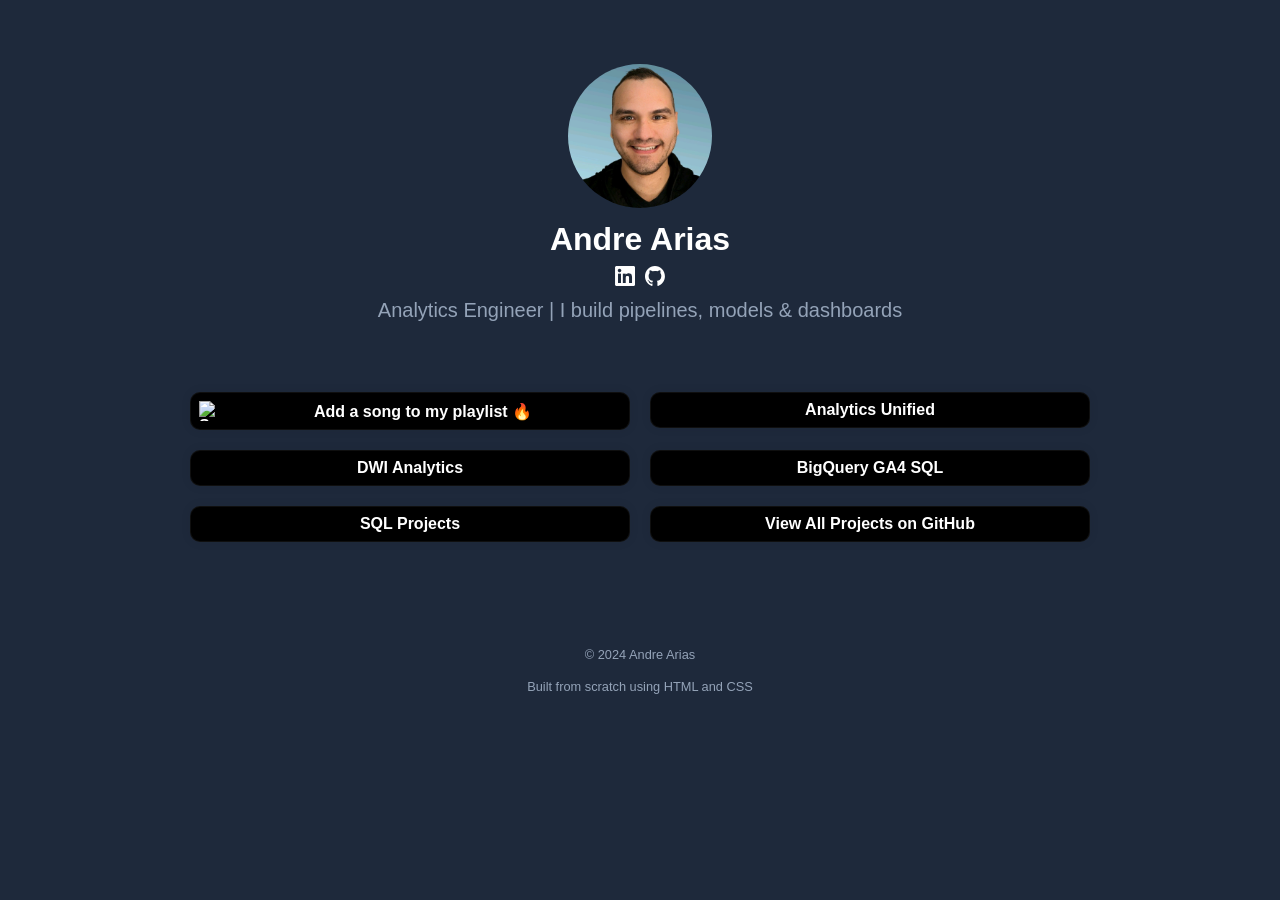
==== index.html @ c6aa4ab4 "updated spotify link" ====
<!DOCTYPE html>
<html lang="en">
<head>
  <!-- Google Tag Manager -->
  <script>(function(w,d,s,l,i){w[l]=w[l]||[];w[l].push({'gtm.start':
  new Date().getTime(),event:'gtm.js'});var f=d.getElementsByTagName(s)[0],
  j=d.createElement(s),dl=l!='dataLayer'?'&l='+l:'';j.async=true;j.src=
  'https://www.googletagmanager.com/gtm.js?id='+i+dl;f.parentNode.insertBefore(j,f);
  })(window,document,'script','dataLayer','GTM-55KTCBB');</script>
  <!-- End Google Tag Manager -->

  <meta charset="UTF-8">
  <meta name="description" content="Andre's website">
  <meta name="keywords" content="Data, Engineer, Analytics, Marketing, Ecommerce">
  <meta name="author" content="Andre Arias">
  <meta name="viewport" content="width=device-width, initial-scale=1.0">
  <meta http-equiv="X-UA-Compatible" content="IE=edge"> 

  <meta property="og:image" content="https://andrebuilds.com/images/Logo.png" />
  <meta property="og:description" content="Links to portfolio projects and other interesting stuff" />
  <meta property="og:url" content="http://andrebuilds.com" />
  <meta property="og:title" content="Andre Arias" />

  <link rel="icon" type="image/png" sizes="32x32" href="favicon32x32.png">
  <link rel="icon" type="image/png" sizes="16x16" href="favicon16x16.png">

  <title>Andre Arias</title>
  <link rel="stylesheet" type="text/css" href="style.css">
</head>
<body>
<!-- Google Tag Manager (noscript) -->
<noscript><iframe src="https://www.googletagmanager.com/ns.html?id=GTM-55KTCBB"
  height="0" width="0" style="display:none;visibility:hidden"></iframe></noscript>
  <!-- End Google Tag Manager (noscript) -->

  <header>
    <img class="profile-img" src="images/andreprofilephoto.jpeg" alt="Profile Image">
    <h1 class="name">Andre Arias</h1>

    <div class="social-links">
      <a id="linkedin" href="https://www.linkedin.com/in/augustoarias/" target="_blank" rel="noopener noreferrer">
        <img src="images/LI-In-Bug.png" alt="linkedin"> 
      </a>
      <a id="github" href="https://github.com/andre683" target="_blank" rel="noopener noreferrer">
        <img src="images/github-mark-white.svg" alt="github">
      </a>
    </div>

    <p class="description">Analytics Engineer | I build pipelines, models & dashboards</p>
  </header>

  <main>   
     <!-- Spotify -->
    <div>
      <a class="link-item spotify-item" href="https://open.spotify.com/playlist/34ojh4MUHbRug9ZWDNXhfE?si=7007e14cc1e1457d" target="_blank" rel="noopener noreferrer">
        <img src="https://upload.wikimedia.org/wikipedia/commons/1/19/Spotify_logo_without_text.svg" alt="Spotify Logo">
        <p>Add a song to my playlist 🔥</p>
      </a>
    </div>

    <!-- Featured Projects -->
    <div>
      <a class="link-item" href="https://github.com/andre-arias-dwi/analytics_unified" target="_blank" rel="noopener noreferrer">
        <p>Analytics Unified</p>
      </a>
    </div>

    <div>
      <a class="link-item" href="https://github.com/andre-arias-dwi/dwi-analytics" target="_blank" rel="noopener noreferrer">
        <p>DWI Analytics</p>
      </a>
    </div>

    <div>
      <a class="link-item" href="https://github.com/andre683/Bigquery-GA4-SQL" target="_blank" rel="noopener noreferrer">
        <p>BigQuery GA4 SQL</p>
      </a>
    </div>

    <div>
      <a class="link-item" href="https://github.com/andre683/sql-projects/tree/main" target="_blank" rel="noopener noreferrer">
        <p>SQL Projects</p>
      </a>
    </div>

    <!-- GitHub Profile -->
    <div>
      <a class="link-item" href="https://github.com/andre683" target="_blank" rel="noopener noreferrer">
        <p>View All Projects on GitHub</p>
      </a>
    </div>
  </main>

  <footer>
    <p>© 2024 Andre Arias</p>
    <p>Built from scratch using HTML and CSS</p>
  </footer>
</body>
</html>
---- style.css ----
/* Base */
body {
  text-align: center;
  font-family: Arial, sans-serif;
  background-color: #1e293b;
  color: #fff; 
  margin: 0;
}

header {
  font-size: 1.25rem;
}

.profile-img {
  width: 9rem;
  height: 9rem;
  border-radius: 50%;
  margin-top: 4rem;
  object-fit: cover;
}

.name {
  color: #fff;
  font-size: 2rem;
  font-weight: 800;
  margin-top: 0.5rem;
  margin-bottom: 0.5rem;
}

.social-links {
  text-align: center;
}
.social-links a {
  display: inline-block;
  padding: 0 0.1em;
}
.social-links img {
  width: 1em;
  height: 1em;
  -webkit-filter: grayscale(100%);
  filter: brightness(0) invert(1);
}

.description {
  margin-top: 0.5rem;
  color: #94A3B8;
}

/* Main container */
main {
  max-width: 600px;
  margin: 50px auto;
  padding: 20px;
}

/* Link card */
.link-item {
  background-color: #000;        
  border-radius: 10px;
  box-shadow: 0 0 10px rgba(27, 31, 40, 0.1);
  display: flex;
  align-items: center;
  margin-bottom: 20px;
  color: #fff;
  text-decoration: none;
  font-weight: bold;
  padding: 0.5em;
  transition: transform 0.15s ease, background-color 0.15s ease, box-shadow 0.15s ease;
  border: 1px solid rgba(255,255,255,0.06); 
}

.link-item:hover {
  background-color: #0b0b0b;
  transform: translateY(-2px);
  box-shadow: 0 6px 16px rgba(0,0,0,0.25);
}

.link-item:focus-visible {
  outline: 2px solid #60a5fa;  
  outline-offset: 3px;
}

.link-item img {
  width: 20px;
  height: 20px;
  margin-right: 8px;
  flex-shrink: 0;
}

.link-item p {
  text-align: center;
  margin: 0;
  flex-grow: 1;
}

.link-item .right {
  margin-left: auto;
  width: 40px;
  height: 40px;
}

.spotify-item {
  display: flex;
  justify-content: center;   
  align-items: center;
}

.spotify-item img {
  margin-right: 6px;  
}

@media (min-width: 860px) {
  main {
    max-width: 900px;                
    display: grid;                   
    grid-template-columns: 1fr 1fr;  
    gap: 20px;                       
  }
  
  .link-item { margin-bottom: 0; }
}

/* Footer */
footer{
  font-size: .8rem;
  line-height: 1.2rem;
  color: #94A3B8;
  padding: 20px 0;
  position: static;    /* change to 'absolute' only if you prefer it pinned */
  bottom: 0;
  width: 100%;
  height: 2.5rem;      
}
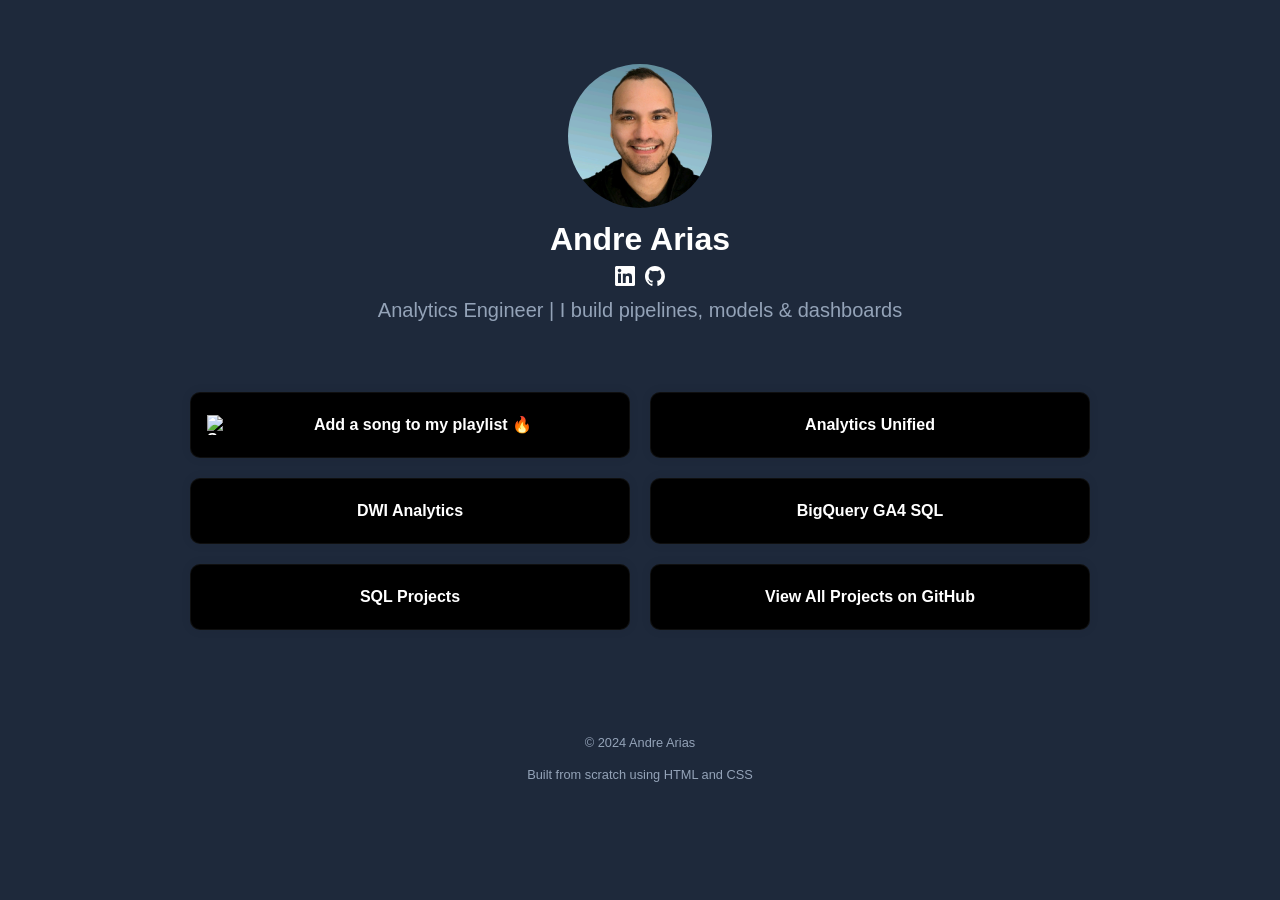
==== commit c8b3fd12: "update" ====
--- a/index.html
+++ b/index.html
@@ -14,12 +14,13 @@
   <meta name="keywords" content="Data, Engineer, Analytics, Marketing, Ecommerce">
   <meta name="author" content="Andre Arias">
   <meta name="viewport" content="width=device-width, initial-scale=1.0">
-  <meta http-equiv="X-UA-Compatible" content="IE=edge"> 
+  <meta http-equiv="X-UA-Compatible" content="IE=edge">
 
   <meta property="og:image" content="https://andrebuilds.com/images/Logo.png" />
   <meta property="og:description" content="Links to portfolio projects and other interesting stuff" />
-  <meta property="og:url" content="http://andrebuilds.com" />
+  <meta property="og:url" content="https://andrebuilds.com" />
   <meta property="og:title" content="Andre Arias" />
+  <meta property="og:type" content="website" />
 
   <link rel="icon" type="image/png" sizes="32x32" href="favicon32x32.png">
   <link rel="icon" type="image/png" sizes="16x16" href="favicon16x16.png">
@@ -38,19 +39,19 @@
     <h1 class="name">Andre Arias</h1>
 
     <div class="social-links">
-      <a id="linkedin" href="https://www.linkedin.com/in/augustoarias/" target="_blank" rel="noopener noreferrer">
-        <img src="images/LI-In-Bug.png" alt="linkedin"> 
+      <a id="linkedin" aria-label="LinkedIn profile" href="https://www.linkedin.com/in/augustoarias/" target="_blank" rel="noopener noreferrer">
+        <img src="images/LI-In-Bug.png" alt="LinkedIn"> 
       </a>
-      <a id="github" href="https://github.com/andre683" target="_blank" rel="noopener noreferrer">
-        <img src="images/github-mark-white.svg" alt="github">
+      <a id="github" aria-label="GitHub profile" href="https://github.com/andre683" target="_blank" rel="noopener noreferrer">
+        <img src="images/github-mark-white.svg" alt="GitHub">
       </a>
     </div>
 
     <p class="description">Analytics Engineer | I build pipelines, models & dashboards</p>
   </header>
 
-  <main>   
-     <!-- Spotify -->
+  <main>
+    <!-- Spotify -->
     <div>
       <a class="link-item spotify-item" href="https://open.spotify.com/playlist/34ojh4MUHbRug9ZWDNXhfE?si=7007e14cc1e1457d" target="_blank" rel="noopener noreferrer">
         <img src="https://upload.wikimedia.org/wikipedia/commons/1/19/Spotify_logo_without_text.svg" alt="Spotify Logo">
--- a/style.css
+++ b/style.css
@@ -3,13 +3,11 @@
   text-align: center;
   font-family: Arial, sans-serif;
   background-color: #1e293b;
-  color: #fff; 
+  color: #fff;
   margin: 0;
 }
 
-header {
-  font-size: 1.25rem;
-}
+header { font-size: 1.25rem; }
 
 .profile-img {
   width: 9rem;
@@ -27,13 +25,8 @@
   margin-bottom: 0.5rem;
 }
 
-.social-links {
-  text-align: center;
-}
-.social-links a {
-  display: inline-block;
-  padding: 0 0.1em;
-}
+.social-links { text-align: center; }
+.social-links a { display: inline-block; padding: 0 0.1em; }
 .social-links img {
   width: 1em;
   height: 1em;
@@ -41,10 +34,7 @@
   filter: brightness(0) invert(1);
 }
 
-.description {
-  margin-top: 0.5rem;
-  color: #94A3B8;
-}
+.description { margin-top: 0.5rem; color: #94A3B8; }
 
 /* Main container */
 main {
@@ -55,7 +45,7 @@
 
 /* Link card */
 .link-item {
-  background-color: #000;        
+  background-color: #000;
   border-radius: 10px;
   box-shadow: 0 0 10px rgba(27, 31, 40, 0.1);
   display: flex;
@@ -64,9 +54,10 @@
   color: #fff;
   text-decoration: none;
   font-weight: bold;
-  padding: 0.5em;
+  padding: 8px 16px;
+  min-height: 48px; /* consistent height while allowing wrap on mobile */
   transition: transform 0.15s ease, background-color 0.15s ease, box-shadow 0.15s ease;
-  border: 1px solid rgba(255,255,255,0.06); 
+  border: 1px solid rgba(255,255,255,0.06);
 }
 
 .link-item:hover {
@@ -76,48 +67,50 @@
 }
 
 .link-item:focus-visible {
-  outline: 2px solid #60a5fa;  
+  outline: 2px solid #60a5fa;
   outline-offset: 3px;
 }
 
 .link-item img {
-  width: 20px;
+  width: 20px;            /* pixel-based for predictable icon size */
   height: 20px;
   margin-right: 8px;
   flex-shrink: 0;
+  display: block;
 }
 
 .link-item p {
   text-align: center;
   margin: 0;
+  line-height: 1.2;       /* prevents extra vertical growth */
   flex-grow: 1;
 }
 
-.link-item .right {
-  margin-left: auto;
-  width: 40px;
-  height: 40px;
+.link-item .right { margin-left: auto; width: 40px; height: 40px; }
+
+/* Center icon + text for Spotify only */
+.spotify-item {
+  display: flex;
+  justify-content: center;
+  align-items: center;
+}
+.spotify-item img { margin-right: 6px; }
+
+/* Responsive 2-col grid on wider screens */
+@media (min-width: 860px) {
+  main {
+    max-width: 900px;
+    display: grid;
+    grid-template-columns: 1fr 1fr;
+    gap: 20px;
+  }
+  .link-item { margin-bottom: 0; }
 }
 
-.spotify-item {
-  display: flex;
-  justify-content: center;   
-  align-items: center;
-}
-
-.spotify-item img {
-  margin-right: 6px;  
-}
-
-@media (min-width: 860px) {
-  main {
-    max-width: 900px;                
-    display: grid;                   
-    grid-template-columns: 1fr 1fr;  
-    gap: 20px;                       
-  }
-  
-  .link-item { margin-bottom: 0; }
+/* Respect reduced motion */
+@media (prefers-reduced-motion: reduce) {
+  .link-item { transition: none; transform: none; }
+  .link-item:hover { transform: none; box-shadow: 0 0 10px rgba(0,0,0,0.25); }
 }
 
 /* Footer */
@@ -126,8 +119,8 @@
   line-height: 1.2rem;
   color: #94A3B8;
   padding: 20px 0;
-  position: static;    /* change to 'absolute' only if you prefer it pinned */
+  position: static;
   bottom: 0;
   width: 100%;
-  height: 2.5rem;      
+  height: 2.5rem;
 }
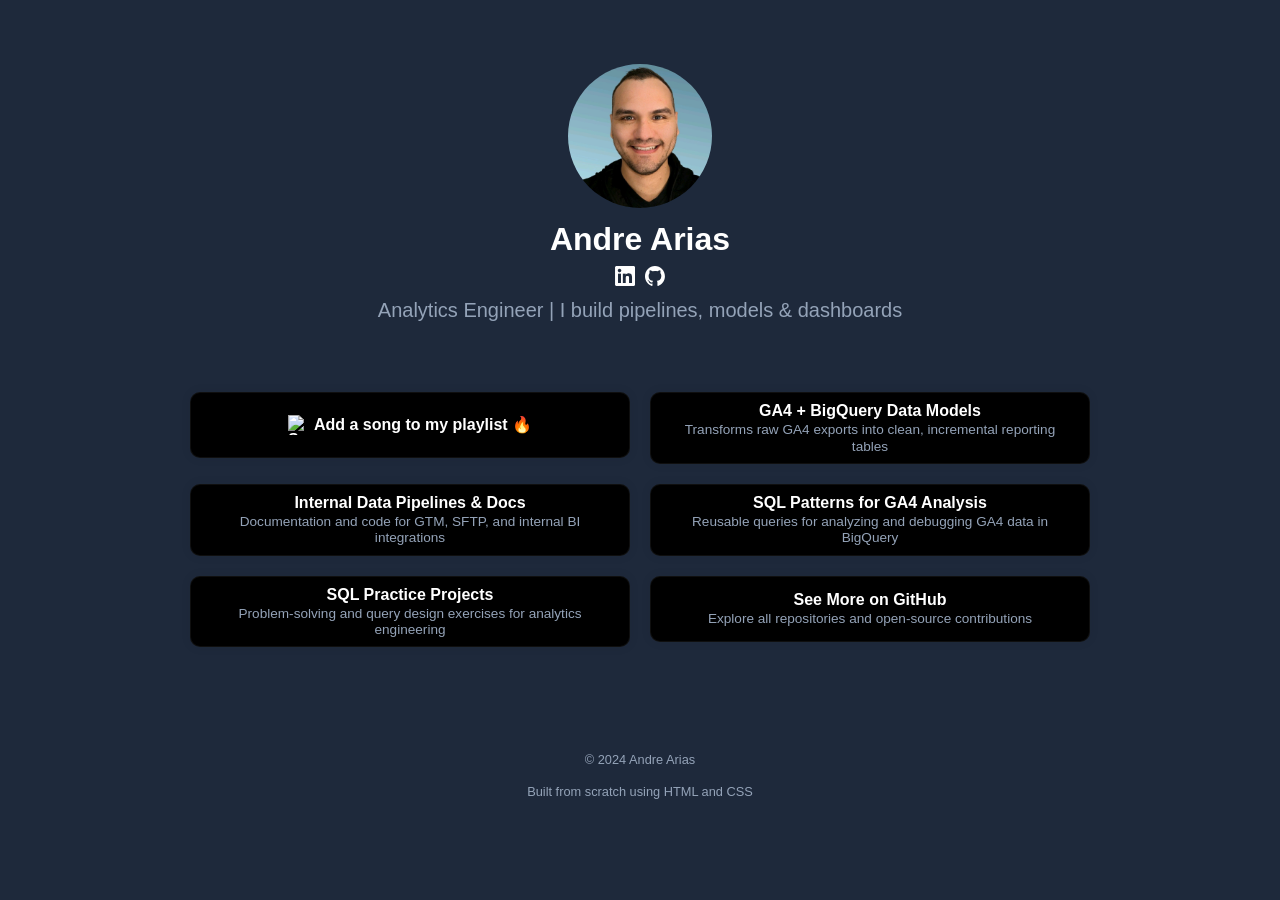
==== commit e6a3f9d4: "updated link text" ====
--- a/index.html
+++ b/index.html
@@ -50,47 +50,62 @@
     <p class="description">Analytics Engineer | I build pipelines, models & dashboards</p>
   </header>
 
-  <main>
-    <!-- Spotify -->
-    <div>
-      <a class="link-item spotify-item" href="https://open.spotify.com/playlist/34ojh4MUHbRug9ZWDNXhfE?si=7007e14cc1e1457d" target="_blank" rel="noopener noreferrer">
-        <img src="https://upload.wikimedia.org/wikipedia/commons/1/19/Spotify_logo_without_text.svg" alt="Spotify Logo">
-        <p>Add a song to my playlist 🔥</p>
-      </a>
-    </div>
+<main>   
+  <!-- Spotify -->
+  <div>
+    <a class="link-item spotify-item" href="https://open.spotify.com/playlist/34ojh4MUHbRug9ZWDNXhfE?si=7007e14cc1e1457d" target="_blank" rel="noopener noreferrer">
+      <img src="https://upload.wikimedia.org/wikipedia/commons/1/19/Spotify_logo_without_text.svg" alt="Spotify Logo">
+      <p>Add a song to my playlist 🔥</p>
+    </a>
+  </div>
 
-    <!-- Featured Projects -->
-    <div>
-      <a class="link-item" href="https://github.com/andre-arias-dwi/analytics_unified" target="_blank" rel="noopener noreferrer">
-        <p>Analytics Unified</p>
-      </a>
-    </div>
+  <!-- Featured Projects -->
+  <div>
+    <a class="link-item" href="https://github.com/andre-arias-dwi/analytics_unified" target="_blank" rel="noopener noreferrer">
+      <p>
+        GA4 + BigQuery Data Models <br>
+        <span class="subtext">Transforms raw GA4 exports into clean, incremental reporting tables</span>
+      </p>
+    </a>
+  </div>
 
-    <div>
-      <a class="link-item" href="https://github.com/andre-arias-dwi/dwi-analytics" target="_blank" rel="noopener noreferrer">
-        <p>DWI Analytics</p>
-      </a>
-    </div>
+  <div>
+    <a class="link-item" href="https://github.com/andre-arias-dwi/dwi-analytics" target="_blank" rel="noopener noreferrer">
+      <p>
+        Internal Data Pipelines & Docs <br>
+        <span class="subtext">Documentation and code for GTM, SFTP, and internal BI integrations</span>
+      </p>
+    </a>
+  </div>
 
-    <div>
-      <a class="link-item" href="https://github.com/andre683/Bigquery-GA4-SQL" target="_blank" rel="noopener noreferrer">
-        <p>BigQuery GA4 SQL</p>
-      </a>
-    </div>
+  <div>
+    <a class="link-item" href="https://github.com/andre683/Bigquery-GA4-SQL" target="_blank" rel="noopener noreferrer">
+      <p>
+        SQL Patterns for GA4 Analysis <br>
+        <span class="subtext">Reusable queries for analyzing and debugging GA4 data in BigQuery</span>
+      </p>
+    </a>
+  </div>
 
-    <div>
-      <a class="link-item" href="https://github.com/andre683/sql-projects/tree/main" target="_blank" rel="noopener noreferrer">
-        <p>SQL Projects</p>
-      </a>
-    </div>
+  <div>
+    <a class="link-item" href="https://github.com/andre683/sql-projects/tree/main" target="_blank" rel="noopener noreferrer">
+      <p>
+        SQL Practice Projects <br>
+        <span class="subtext">Problem-solving and query design exercises for analytics engineering</span>
+      </p>
+    </a>
+  </div>
 
-    <!-- GitHub Profile -->
-    <div>
-      <a class="link-item" href="https://github.com/andre683" target="_blank" rel="noopener noreferrer">
-        <p>View All Projects on GitHub</p>
-      </a>
-    </div>
-  </main>
+  <!-- GitHub Profile -->
+  <div>
+    <a class="link-item" href="https://github.com/andre683" target="_blank" rel="noopener noreferrer">
+      <p>
+        See More on GitHub <br>
+        <span class="subtext">Explore all repositories and open-source contributions</span>
+      </p>
+    </a>
+  </div>
+</main>
 
   <footer>
     <p>© 2024 Andre Arias</p>
--- a/style.css
+++ b/style.css
@@ -88,13 +88,108 @@
 
 .link-item .right { margin-left: auto; width: 40px; height: 40px; }
 
-/* Center icon + text for Spotify only */
+/* Base */
+body {
+  text-align: center;
+  font-family: Arial, sans-serif;
+  background-color: #1e293b;
+  color: #fff;
+  margin: 0;
+}
+
+header { font-size: 1.25rem; }
+
+.profile-img {
+  width: 9rem;
+  height: 9rem;
+  border-radius: 50%;
+  margin-top: 4rem;
+  object-fit: cover;
+}
+
+.name {
+  color: #fff;
+  font-size: 2rem;
+  font-weight: 800;
+  margin-top: 0.5rem;
+  margin-bottom: 0.5rem;
+}
+
+.social-links { text-align: center; }
+.social-links a { display: inline-block; padding: 0 0.1em; }
+.social-links img {
+  width: 1em;
+  height: 1em;
+  -webkit-filter: grayscale(100%);
+  filter: brightness(0) invert(1);
+}
+
+.description { margin-top: 0.5rem; color: #94A3B8; }
+
+/* Main container */
+main {
+  max-width: 600px;
+  margin: 50px auto;
+  padding: 20px;
+}
+
+/* Link card */
+.link-item {
+  background-color: #000;
+  border-radius: 10px;
+  box-shadow: 0 0 10px rgba(27, 31, 40, 0.1);
+  display: flex;
+  align-items: center;
+  margin-bottom: 20px;
+  color: #fff;
+  text-decoration: none;
+  font-weight: bold;
+  padding: 8px 16px;
+  min-height: 48px; /* consistent height */
+  transition: transform 0.15s ease, background-color 0.15s ease, box-shadow 0.15s ease;
+  border: 1px solid rgba(255,255,255,0.06);
+}
+
+.link-item:hover {
+  background-color: #0b0b0b;
+  transform: translateY(-2px);
+  box-shadow: 0 6px 16px rgba(0,0,0,0.25);
+}
+
+.link-item:focus-visible {
+  outline: 2px solid #60a5fa;
+  outline-offset: 3px;
+}
+
+.link-item img {
+  width: 20px;
+  height: 20px;
+  margin-right: 8px;
+  flex-shrink: 0;
+  display: block;
+}
+
+.link-item p {
+  text-align: center;
+  margin: 0;
+  line-height: 1.2;
+  flex-grow: 1;
+}
+
+.link-item .right { margin-left: auto; width: 40px; height: 40px; }
+
+/* Spotify override */
 .spotify-item {
-  display: flex;
-  justify-content: center;
-  align-items: center;
-}
-.spotify-item img { margin-right: 6px; }
+  justify-content: center;   /* center contents horizontally */
+}
+
+.spotify-item p {
+  flex-grow: 0;              /* stop stretching */
+}
+
+.spotify-item img {
+  margin-right: 6px;
+}
 
 /* Responsive 2-col grid on wider screens */
 @media (min-width: 860px) {
@@ -124,3 +219,11 @@
   width: 100%;
   height: 2.5rem;
 }
+
+.link-item .subtext {
+  display: block;
+  font-weight: normal;
+  font-size: 0.85rem;
+  color: #94A3B8;
+  margin-top: 2px;
+}
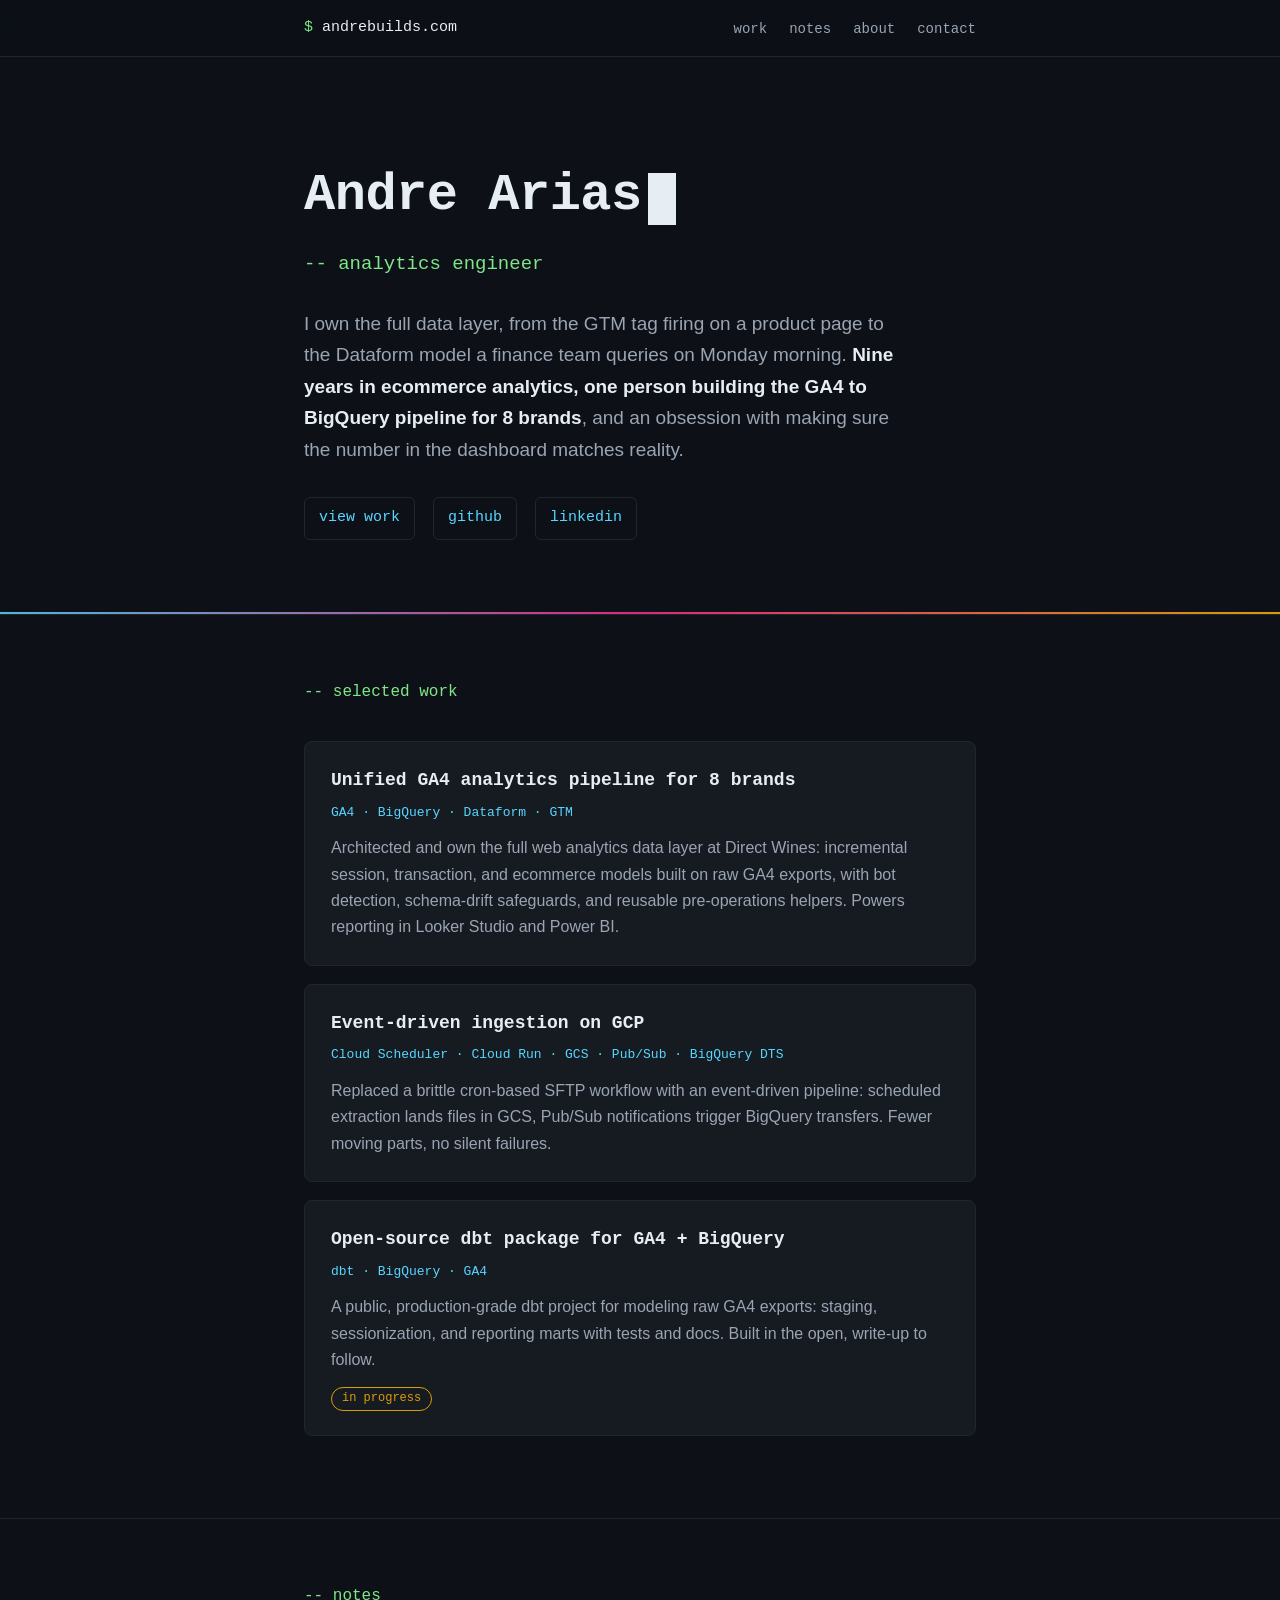
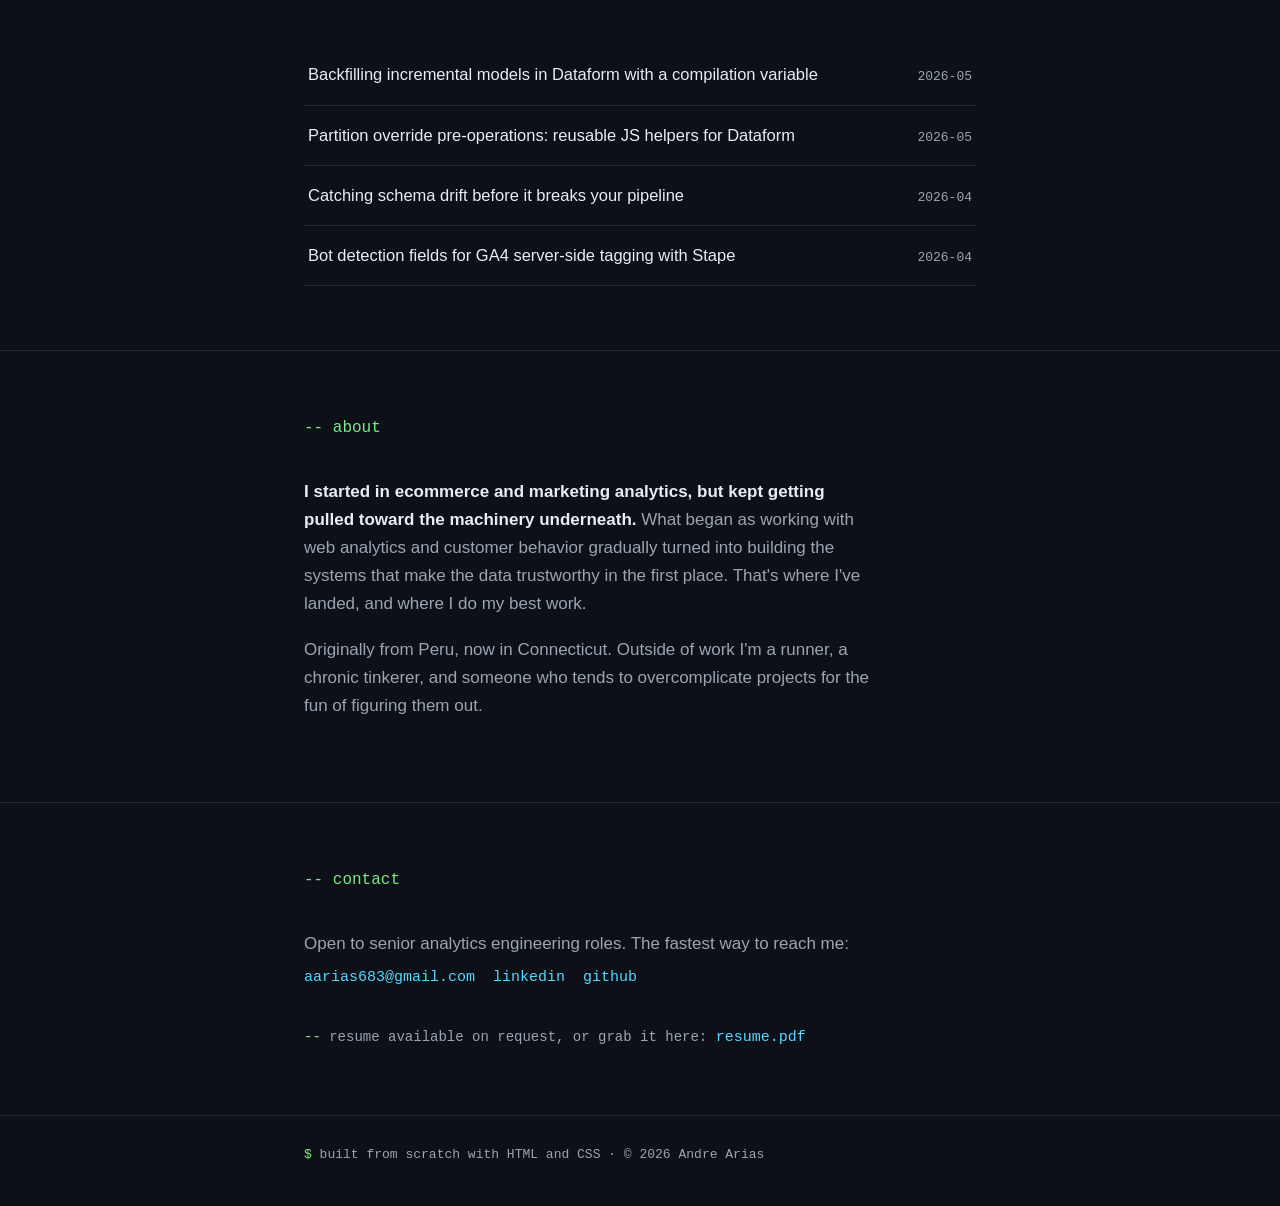
==== commit 5a835357: "edited hero text" ====
--- a/index.html
+++ b/index.html
@@ -1,115 +1,408 @@
 <!DOCTYPE html>
 <html lang="en">
 <head>
-  <!-- Google Tag Manager -->
-  <script>(function(w,d,s,l,i){w[l]=w[l]||[];w[l].push({'gtm.start':
-  new Date().getTime(),event:'gtm.js'});var f=d.getElementsByTagName(s)[0],
-  j=d.createElement(s),dl=l!='dataLayer'?'&l='+l:'';j.async=true;j.src=
-  'https://www.googletagmanager.com/gtm.js?id='+i+dl;f.parentNode.insertBefore(j,f);
-  })(window,document,'script','dataLayer','GTM-55KTCBB');</script>
-  <!-- End Google Tag Manager -->
-
-  <meta charset="UTF-8">
-  <meta name="description" content="Andre's website">
-  <meta name="keywords" content="Data, Engineer, Analytics, Marketing, Ecommerce">
-  <meta name="author" content="Andre Arias">
-  <meta name="viewport" content="width=device-width, initial-scale=1.0">
-  <meta http-equiv="X-UA-Compatible" content="IE=edge">
-
-  <meta property="og:image" content="https://andrebuilds.com/images/Logo.png" />
-  <meta property="og:description" content="Links to portfolio projects and other interesting stuff" />
-  <meta property="og:url" content="https://andrebuilds.com" />
-  <meta property="og:title" content="Andre Arias" />
-  <meta property="og:type" content="website" />
-
-  <link rel="icon" type="image/png" sizes="32x32" href="favicon32x32.png">
-  <link rel="icon" type="image/png" sizes="16x16" href="favicon16x16.png">
-
-  <title>Andre Arias</title>
-  <link rel="stylesheet" type="text/css" href="style.css">
+<!-- Google Tag Manager -->
+<script>(function(w,d,s,l,i){w[l]=w[l]||[];w[l].push({'gtm.start':
+new Date().getTime(),event:'gtm.js'});var f=d.getElementsByTagName(s)[0],
+j=d.createElement(s),dl=l!='dataLayer'?'&l='+l:'';j.async=true;j.src=
+'https://www.googletagmanager.com/gtm.js?id='+i+dl;f.parentNode.insertBefore(j,f);
+})(window,document,'script','dataLayer','GTM-55KTCBB');</script>
+<!-- End Google Tag Manager -->
+<meta charset="UTF-8">
+<meta name="viewport" content="width=device-width, initial-scale=1.0">
+<title>Andre Arias - Analytics Engineer</title>
+<meta name="description" content="Analytics engineer building GA4 to BigQuery pipelines, data models, and trusted reporting layers. Case studies, notes, and open-source work.">
+<meta property="og:title" content="Andre Arias - Analytics Engineer">
+<meta property="og:description" content="I build pipelines, models and dashboards. Case studies and notes on GA4, BigQuery, Dataform and dbt.">
+<meta property="og:url" content="https://andrebuilds.com">
+<meta property="og:type" content="website">
+<meta property="og:image" content="https://andrebuilds.com/images/Logo.png">
+<meta name="author" content="Andre Arias">
+<link rel="icon" type="image/png" sizes="32x32" href="favicon32x32.png">
+<link rel="icon" type="image/png" sizes="16x16" href="favicon16x16.png">
+<style>
+  :root {
+    --bg: #0d1117;
+    --bg-soft: #161b22;
+    --border: #21262d;
+    --text: #e6edf3;
+    --muted: #9aa4b2;
+    --green: #7ee787;
+    --cyan: #58d6ff;
+    --magenta: #ff2d92;
+    --gold: #ffb300;
+    --mono: ui-monospace, "SF Mono", "Cascadia Code", "JetBrains Mono", Menlo, Consolas, monospace;
+    --sans: -apple-system, BlinkMacSystemFont, "Segoe UI", Roboto, Helvetica, Arial, sans-serif;
+  }
+
+  * { margin: 0; padding: 0; box-sizing: border-box; }
+
+  html { scroll-behavior: smooth; }
+
+  body {
+    background: var(--bg);
+    color: var(--text);
+    font-family: var(--sans);
+    font-size: 17px;
+    line-height: 1.65;
+    -webkit-font-smoothing: antialiased;
+  }
+
+  .wrap {
+    max-width: 720px;
+    margin: 0 auto;
+    padding: 0 24px;
+  }
+
+  /* ---------- tri-color rule, echoes the banner line bundles ---------- */
+  .rule {
+    height: 2px;
+    background: linear-gradient(90deg, var(--cyan), var(--magenta), var(--gold));
+    border: none;
+    opacity: 0.85;
+  }
+
+  /* ---------- nav ---------- */
+  nav {
+    position: sticky;
+    top: 0;
+    background: rgba(13, 17, 23, 0.92);
+    backdrop-filter: blur(8px);
+    border-bottom: 1px solid var(--border);
+    z-index: 10;
+  }
+  nav .wrap {
+    display: flex;
+    align-items: center;
+    justify-content: space-between;
+    height: 56px;
+  }
+  .prompt {
+    font-family: var(--mono);
+    font-size: 15px;
+    color: var(--text);
+    text-decoration: none;
+  }
+  .prompt { white-space: nowrap; }
+  .prompt span:first-child { color: var(--green); }
+  .tilde { display: none; }
+  @media (max-width: 540px) {
+    .host { display: none; }
+    .tilde { display: inline; }
+    nav ul { gap: 16px; }
+    nav ul a { font-size: 13px; }
+  }
+  nav ul {
+    display: flex;
+    gap: 22px;
+    list-style: none;
+  }
+  nav ul a {
+    font-family: var(--mono);
+    font-size: 14px;
+    color: var(--muted);
+    text-decoration: none;
+  }
+  nav ul a:hover { color: var(--cyan); }
+
+  /* ---------- hero ---------- */
+  header.hero {
+    padding: 96px 0 72px;
+  }
+  .hero h1 {
+    font-family: var(--mono);
+    font-size: clamp(34px, 6vw, 52px);
+    font-weight: 700;
+    letter-spacing: -0.5px;
+    display: inline-block;
+  }
+  .cursor {
+    display: inline-block;
+    width: 0.55em;
+    height: 1.0em;
+    background: var(--text);
+    margin-left: 6px;
+    vertical-align: text-bottom;
+    animation: blink 1.1s steps(1) infinite;
+  }
+  @keyframes blink { 50% { opacity: 0; } }
+  @media (prefers-reduced-motion: reduce) {
+    .cursor { animation: none; }
+    html { scroll-behavior: auto; }
+  }
+  .hero .role {
+    font-family: var(--mono);
+    font-size: 19px;
+    color: var(--green);
+    margin-top: 10px;
+  }
+  .hero p.lede {
+    margin-top: 28px;
+    font-size: 19px;
+    color: var(--muted);
+    max-width: 56ch;
+  }
+  .hero p.lede strong { color: var(--text); font-weight: 600; }
+  .hero .links {
+    margin-top: 32px;
+    display: flex;
+    gap: 18px;
+    flex-wrap: wrap;
+  }
+  .hero .links a {
+    font-family: var(--mono);
+    font-size: 15px;
+    color: var(--cyan);
+    text-decoration: none;
+    border: 1px solid var(--border);
+    border-radius: 6px;
+    padding: 8px 14px;
+    transition: border-color 0.15s ease;
+  }
+  .hero .links a:hover { border-color: var(--cyan); }
+
+  /* ---------- sections ---------- */
+  section { padding: 64px 0; border-top: 1px solid var(--border); }
+
+  .section-label {
+    font-family: var(--mono);
+    font-size: 16px;
+    color: var(--green);
+    margin-bottom: 36px;
+  }
+
+  /* ---------- work ---------- */
+  .case {
+    display: block;
+    text-decoration: none;
+    color: inherit;
+    border: 1px solid var(--border);
+    border-radius: 8px;
+    padding: 24px 26px;
+    margin-bottom: 18px;
+    background: var(--bg-soft);
+    transition: border-color 0.15s ease, transform 0.15s ease;
+  }
+  .case:hover { border-color: var(--cyan); transform: translateY(-1px); }
+  .case h3 {
+    font-family: var(--mono);
+    font-size: 18px;
+    font-weight: 600;
+    color: var(--text);
+  }
+  .case .stack {
+    font-family: var(--mono);
+    font-size: 13px;
+    color: var(--cyan);
+    margin-top: 6px;
+  }
+  .case p {
+    margin-top: 12px;
+    font-size: 16px;
+    color: var(--muted);
+  }
+  .case .status {
+    display: inline-block;
+    font-family: var(--mono);
+    font-size: 12px;
+    color: var(--gold);
+    border: 1px solid var(--gold);
+    border-radius: 99px;
+    padding: 1px 10px;
+    margin-top: 14px;
+    opacity: 0.85;
+  }
+
+  /* ---------- notes ---------- */
+  .note {
+    display: flex;
+    justify-content: space-between;
+    align-items: baseline;
+    gap: 16px;
+    padding: 16px 4px;
+    border-bottom: 1px solid var(--border);
+    text-decoration: none;
+  }
+  .note:hover .note-title { color: var(--cyan); }
+  .note-title {
+    color: var(--text);
+    font-size: 16.5px;
+    transition: color 0.15s ease;
+  }
+  .note-date {
+    font-family: var(--mono);
+    font-size: 13px;
+    color: var(--muted);
+    white-space: nowrap;
+  }
+
+  /* ---------- about ---------- */
+  .about p { color: var(--muted); margin-bottom: 18px; max-width: 60ch; }
+  .about p strong { color: var(--text); font-weight: 600; }
+
+  /* ---------- contact / footer ---------- */
+  .contact .links {
+    display: flex;
+    gap: 18px;
+    flex-wrap: wrap;
+    margin-top: 8px;
+  }
+  .contact a {
+    font-family: var(--mono);
+    font-size: 15px;
+    color: var(--cyan);
+    text-decoration: none;
+  }
+  .contact a:hover { text-decoration: underline; }
+  .contact .comment {
+    font-family: var(--mono);
+    font-size: 14px;
+    color: var(--muted);
+    margin-top: 36px;
+  }
+  .contact .comment span { color: var(--green); }
+
+  footer {
+    border-top: 1px solid var(--border);
+    padding: 28px 0 40px;
+    font-family: var(--mono);
+    font-size: 13px;
+    color: var(--muted);
+  }
+
+  a:focus-visible {
+    outline: 2px solid var(--cyan);
+    outline-offset: 3px;
+    border-radius: 3px;
+  }
+</style>
 </head>
 <body>
 <!-- Google Tag Manager (noscript) -->
 <noscript><iframe src="https://www.googletagmanager.com/ns.html?id=GTM-55KTCBB"
-  height="0" width="0" style="display:none;visibility:hidden"></iframe></noscript>
-  <!-- End Google Tag Manager (noscript) -->
-
-  <header>
-    <img class="profile-img" src="images/andreprofilephoto.jpeg" alt="Profile Image">
-    <h1 class="name">Andre Arias</h1>
-
-    <div class="social-links">
-      <a id="linkedin" aria-label="LinkedIn profile" href="https://www.linkedin.com/in/augustoarias/" target="_blank" rel="noopener noreferrer">
-        <img src="images/LI-In-Bug.png" alt="LinkedIn"> 
-      </a>
-      <a id="github" aria-label="GitHub profile" href="https://github.com/andre683" target="_blank" rel="noopener noreferrer">
-        <img src="images/github-mark-white.svg" alt="GitHub">
-      </a>
+height="0" width="0" style="display:none;visibility:hidden"></iframe></noscript>
+<!-- End Google Tag Manager (noscript) -->
+
+<nav>
+  <div class="wrap">
+    <a class="prompt" href="#"><span>$</span> <span class="tilde">~</span><span class="host">andrebuilds.com</span></a>
+    <ul>
+      <li><a href="#work">work</a></li>
+      <li><a href="#notes">notes</a></li>
+      <li><a href="#about">about</a></li>
+      <li><a href="#contact">contact</a></li>
+    </ul>
+  </div>
+</nav>
+
+<header class="hero">
+  <div class="wrap">
+    <h1>Andre Arias<span class="cursor" aria-hidden="true"></span></h1>
+    <div class="role">-- analytics engineer</div>
+    <p class="lede">
+      I own the full data layer, from the GTM tag firing on a product page
+      to the Dataform model a finance team queries on Monday morning.
+      <strong>Nine years in ecommerce analytics, one person building the
+      GA4 to BigQuery pipeline for 8 brands</strong>, and an obsession with
+      making sure the number in the dashboard matches reality.
+    </p>
+    <div class="links">
+      <a href="#work">view work</a>
+      <a href="https://github.com/andre683" target="_blank" rel="noopener">github</a>
+      <a href="https://www.linkedin.com/in/augustoarias/" target="_blank" rel="noopener">linkedin</a>
     </div>
-
-    <p class="description">Analytics Engineer | I build pipelines, models & dashboards</p>
-  </header>
-
-<main>   
-  <!-- Spotify -->
-  <div>
-    <a class="link-item spotify-item" href="https://open.spotify.com/playlist/34ojh4MUHbRug9ZWDNXhfE?si=7007e14cc1e1457d" target="_blank" rel="noopener noreferrer">
-      <img src="https://upload.wikimedia.org/wikipedia/commons/1/19/Spotify_logo_without_text.svg" alt="Spotify Logo">
-      <p>Add a song to my playlist 🔥</p>
-    </a>
-  </div>
-
-  <!-- Featured Projects -->
-  <div>
-    <a class="link-item" href="https://github.com/andre-arias-dwi/analytics_unified" target="_blank" rel="noopener noreferrer">
-      <p>
-        GA4 + BigQuery Data Models <br>
-        <span class="subtext">Transforms raw GA4 exports into clean, incremental reporting tables</span>
-      </p>
-    </a>
-  </div>
-
-  <div>
-    <a class="link-item" href="https://github.com/andre-arias-dwi/dwi-analytics" target="_blank" rel="noopener noreferrer">
-      <p>
-        Internal Data Pipelines & Docs <br>
-        <span class="subtext">Documentation and code for GTM, SFTP, and internal BI integrations</span>
-      </p>
-    </a>
-  </div>
-
-  <div>
-    <a class="link-item" href="https://github.com/andre683/Bigquery-GA4-SQL" target="_blank" rel="noopener noreferrer">
-      <p>
-        SQL Patterns for GA4 Analysis <br>
-        <span class="subtext">Reusable queries for analyzing and debugging GA4 data in BigQuery</span>
-      </p>
-    </a>
-  </div>
-
-  <div>
-    <a class="link-item" href="https://github.com/andre683/sql-projects/tree/main" target="_blank" rel="noopener noreferrer">
-      <p>
-        SQL Practice Projects <br>
-        <span class="subtext">Problem-solving and query design exercises for analytics engineering</span>
-      </p>
-    </a>
-  </div>
-
-  <!-- GitHub Profile -->
-  <div>
-    <a class="link-item" href="https://github.com/andre683" target="_blank" rel="noopener noreferrer">
-      <p>
-        See More on GitHub <br>
-        <span class="subtext">Explore all repositories and open-source contributions</span>
-      </p>
-    </a>
-  </div>
-</main>
-
-  <footer>
-    <p>© 2024 Andre Arias</p>
-    <p>Built from scratch using HTML and CSS</p>
-  </footer>
+  </div>
+</header>
+
+<div class="rule" role="presentation"></div>
+
+<section id="work">
+  <div class="wrap">
+    <div class="section-label">-- selected work</div>
+
+    <a class="case" href="#">
+      <h3>Unified GA4 analytics pipeline for 8 brands</h3>
+      <div class="stack">GA4 &middot; BigQuery &middot; Dataform &middot; GTM</div>
+      <p>Architected and own the full web analytics data layer at Direct Wines:
+      incremental session, transaction, and ecommerce models built on raw GA4
+      exports, with bot detection, schema-drift safeguards, and reusable
+      pre-operations helpers. Powers reporting in Looker Studio and Power BI.</p>
+    </a>
+
+    <a class="case" href="#">
+      <h3>Event-driven ingestion on GCP</h3>
+      <div class="stack">Cloud Scheduler &middot; Cloud Run &middot; GCS &middot; Pub/Sub &middot; BigQuery DTS</div>
+      <p>Replaced a brittle cron-based SFTP workflow with an event-driven
+      pipeline: scheduled extraction lands files in GCS, Pub/Sub notifications
+      trigger BigQuery transfers. Fewer moving parts, no silent failures.</p>
+    </a>
+
+    <a class="case" href="#">
+      <h3>Open-source dbt package for GA4 + BigQuery</h3>
+      <div class="stack">dbt &middot; BigQuery &middot; GA4</div>
+      <p>A public, production-grade dbt project for modeling raw GA4 exports:
+      staging, sessionization, and reporting marts with tests and docs.
+      Built in the open, write-up to follow.</p>
+      <span class="status">in progress</span>
+    </a>
+  </div>
+</section>
+
+<section id="notes">
+  <div class="wrap">
+    <div class="section-label">-- notes</div>
+
+    <a class="note" href="notes/backfilling-incremental-models-dataform.html">
+      <span class="note-title">Backfilling incremental models in Dataform with a compilation variable</span>
+      <span class="note-date">2026-05</span>
+    </a>
+    <a class="note" href="#">
+      <span class="note-title">Partition override pre-operations: reusable JS helpers for Dataform</span>
+      <span class="note-date">2026-05</span>
+    </a>
+    <a class="note" href="#">
+      <span class="note-title">Catching schema drift before it breaks your pipeline</span>
+      <span class="note-date">2026-04</span>
+    </a>
+    <a class="note" href="#">
+      <span class="note-title">Bot detection fields for GA4 server-side tagging with Stape</span>
+      <span class="note-date">2026-04</span>
+    </a>
+  </div>
+</section>
+
+<section id="about">
+  <div class="wrap about">
+    <div class="section-label">-- about</div>
+    <p><strong>I started in ecommerce and marketing analytics, but kept getting
+    pulled toward the machinery underneath.</strong> What began as working with
+    web analytics and customer behavior gradually turned into building the
+    systems that make the data trustworthy in the first place. That's where
+    I've landed, and where I do my best work.</p>
+    <p>Originally from Peru, now in Connecticut. Outside of work I'm a runner,
+    a chronic tinkerer, and someone who tends to overcomplicate projects for
+    the fun of figuring them out.</p>
+  </div>
+</section>
+
+<section id="contact">
+  <div class="wrap contact">
+    <div class="section-label">-- contact</div>
+    <p style="color: var(--muted);">Open to senior analytics engineering roles. The fastest way to reach me:</p>
+    <div class="links">
+      <a href="mailto:aarias683@gmail.com">aarias683@gmail.com</a>
+      <a href="https://www.linkedin.com/in/augustoarias/" target="_blank" rel="noopener">linkedin</a>
+      <a href="https://github.com/andre683" target="_blank" rel="noopener">github</a>
+    </div>
+    <p class="comment"><span>--</span> resume available on request, or grab it here: <a href="#">resume.pdf</a></p>
+  </div>
+</section>
+
+<footer>
+  <div class="wrap">
+    <span style="color: var(--green);">$</span> built from scratch with HTML and CSS &middot; &copy; 2026 Andre Arias
+  </div>
+</footer>
+
 </body>
 </html>
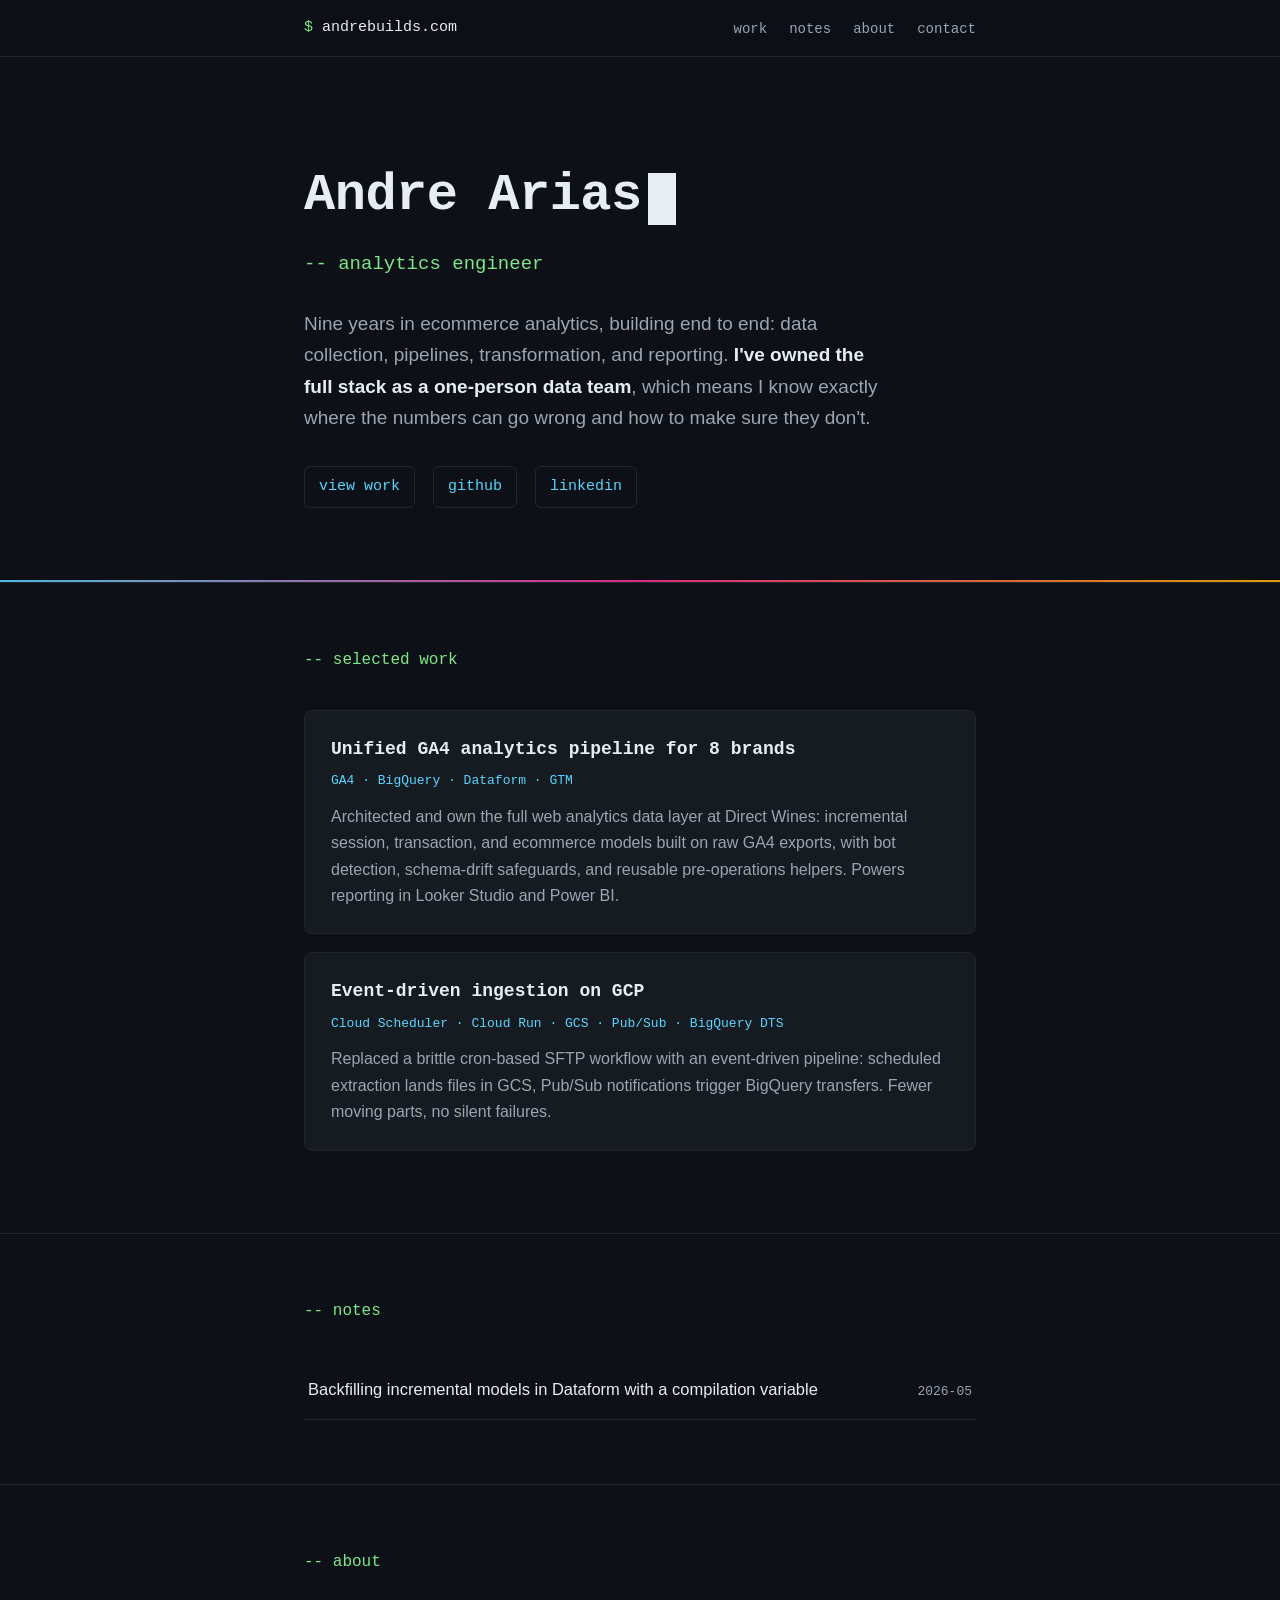
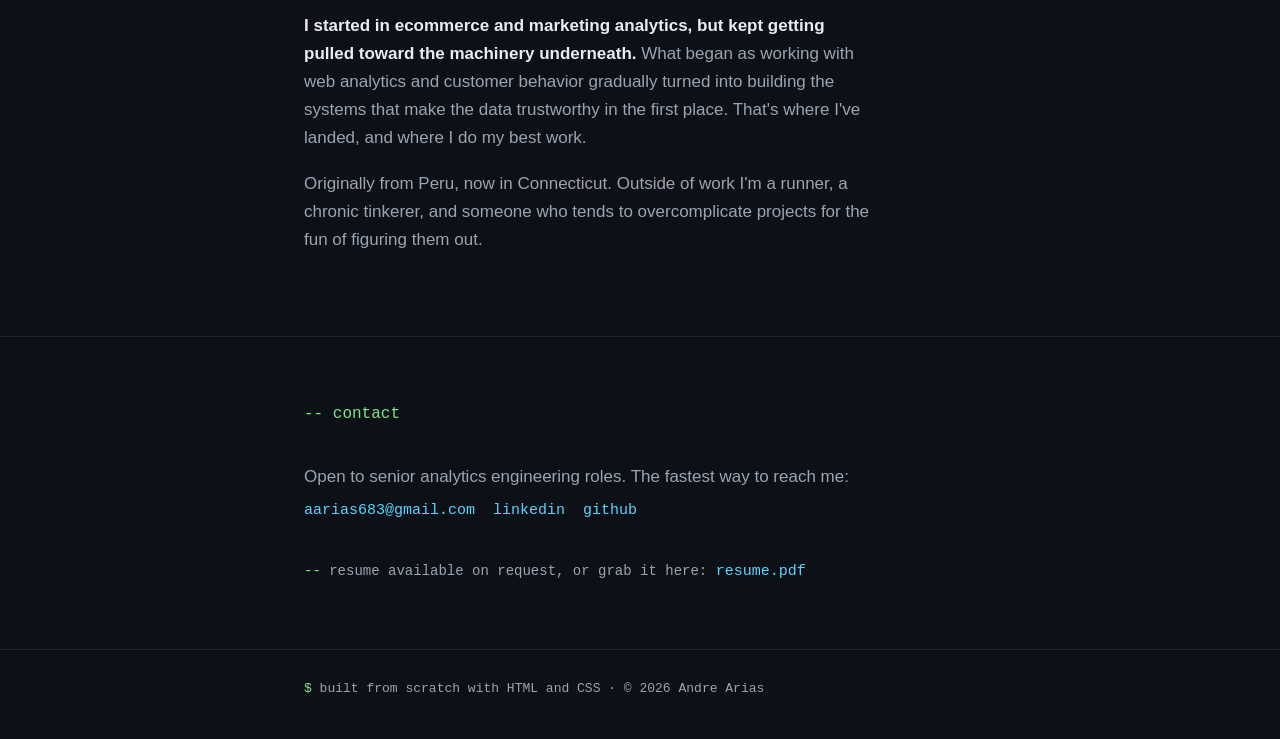
==== commit 2ad63821: "hide unlinked work card and notes until pages are ready Co-Authored-By: Claude Sonnet 4.6 <noreply@a" ====
--- a/index.html
+++ b/index.html
@@ -300,11 +300,11 @@
     <h1>Andre Arias<span class="cursor" aria-hidden="true"></span></h1>
     <div class="role">-- analytics engineer</div>
     <p class="lede">
-      I own the full data layer, from the GTM tag firing on a product page
-      to the Dataform model a finance team queries on Monday morning.
-      <strong>Nine years in ecommerce analytics, one person building the
-      GA4 to BigQuery pipeline for 8 brands</strong>, and an obsession with
-      making sure the number in the dashboard matches reality.
+      Nine years in ecommerce analytics, building end to end: data collection,
+      pipelines, transformation, and reporting.
+      <strong>I've owned the full stack as a one-person data team</strong>,
+      which means I know exactly where the numbers can go wrong and how to
+      make sure they don't.
     </p>
     <div class="links">
       <a href="#work">view work</a>
@@ -337,6 +337,7 @@
       trigger BigQuery transfers. Fewer moving parts, no silent failures.</p>
     </a>
 
+    <!--
     <a class="case" href="#">
       <h3>Open-source dbt package for GA4 + BigQuery</h3>
       <div class="stack">dbt &middot; BigQuery &middot; GA4</div>
@@ -345,6 +346,7 @@
       Built in the open, write-up to follow.</p>
       <span class="status">in progress</span>
     </a>
+    -->
   </div>
 </section>
 
@@ -356,6 +358,7 @@
       <span class="note-title">Backfilling incremental models in Dataform with a compilation variable</span>
       <span class="note-date">2026-05</span>
     </a>
+    <!--
     <a class="note" href="#">
       <span class="note-title">Partition override pre-operations: reusable JS helpers for Dataform</span>
       <span class="note-date">2026-05</span>
@@ -368,6 +371,7 @@
       <span class="note-title">Bot detection fields for GA4 server-side tagging with Stape</span>
       <span class="note-date">2026-04</span>
     </a>
+    -->
   </div>
 </section>
 
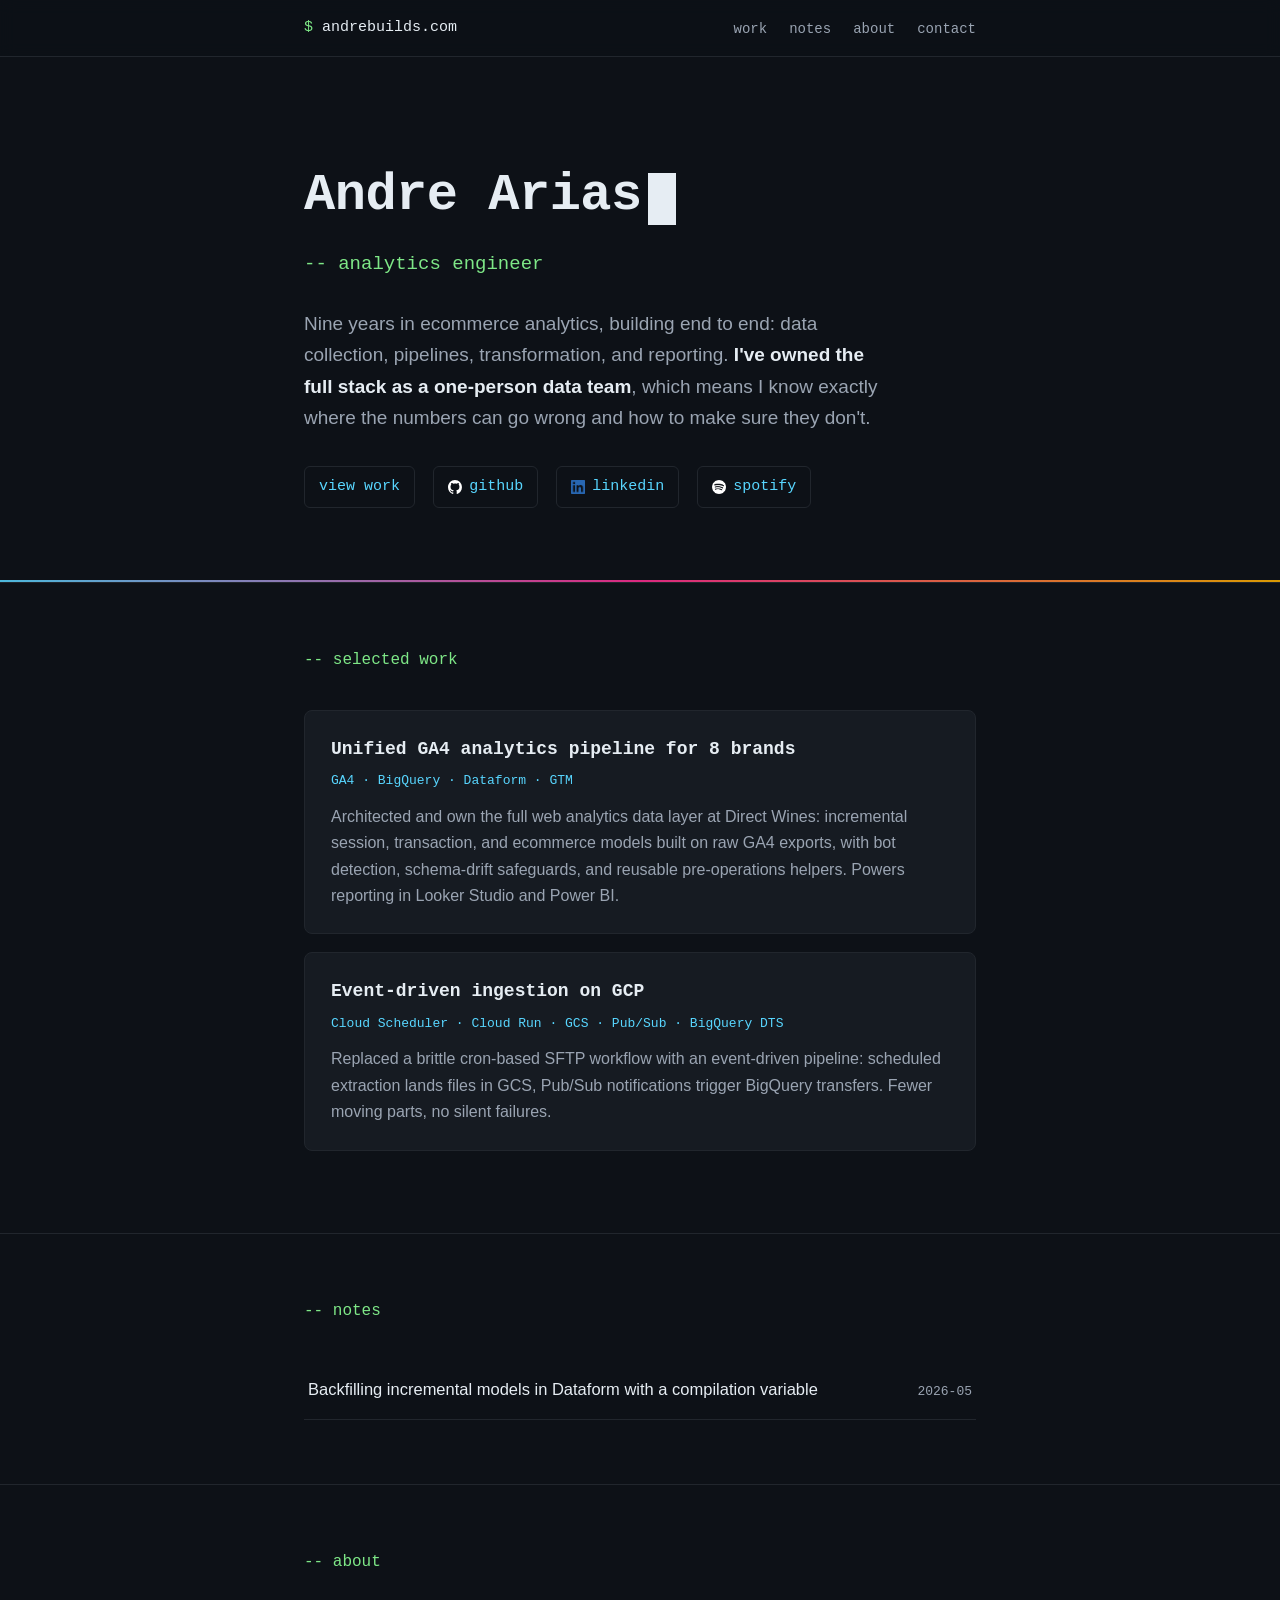
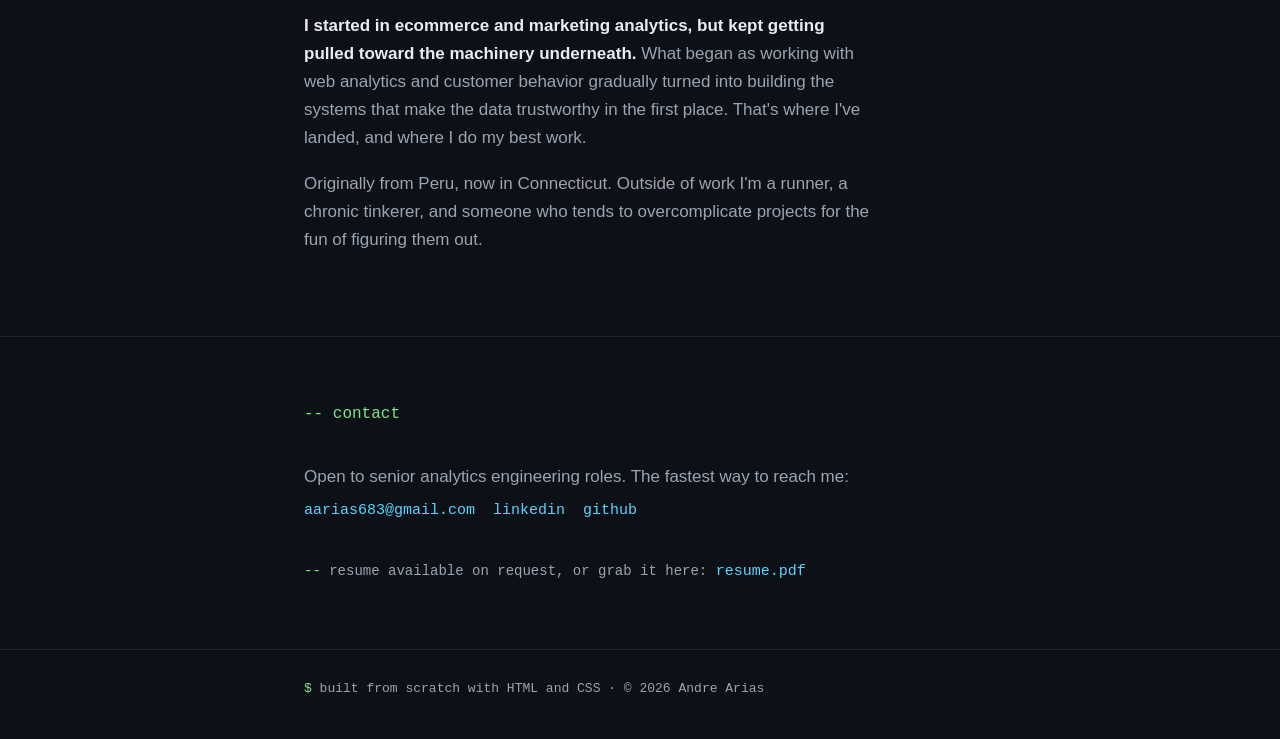
==== commit 91f37117: "restore hero icons, spotify link, and work card links Co-Authored-By: Claude Sonnet 4.6 <noreply@ant" ====
--- a/index.html
+++ b/index.html
@@ -158,8 +158,12 @@
     border-radius: 6px;
     padding: 8px 14px;
     transition: border-color 0.15s ease;
+    display: inline-flex;
+    align-items: center;
+    gap: 7px;
   }
   .hero .links a:hover { border-color: var(--cyan); }
+  .hero .links a img { height: 14px; width: auto; display: block; }
 
   /* ---------- sections ---------- */
   section { padding: 64px 0; border-top: 1px solid var(--border); }
@@ -308,8 +312,9 @@
     </p>
     <div class="links">
       <a href="#work">view work</a>
-      <a href="https://github.com/andre683" target="_blank" rel="noopener">github</a>
-      <a href="https://www.linkedin.com/in/augustoarias/" target="_blank" rel="noopener">linkedin</a>
+      <a href="https://github.com/andre683" target="_blank" rel="noopener"><img src="images/github-mark-white.svg" alt="">github</a>
+      <a href="https://www.linkedin.com/in/augustoarias/" target="_blank" rel="noopener"><img src="images/LI-In-Bug.png" alt="">linkedin</a>
+      <a href="https://open.spotify.com/playlist/34ojh4MUHbRug9ZWDNXhfE?si=7007e14cc1e1457d" target="_blank" rel="noopener"><img src="images/Spotify_Logo_White.png" alt="">spotify</a>
     </div>
   </div>
 </header>
@@ -320,7 +325,7 @@
   <div class="wrap">
     <div class="section-label">-- selected work</div>
 
-    <a class="case" href="#">
+    <a class="case" href="work/unified-ga4-pipeline.html">
       <h3>Unified GA4 analytics pipeline for 8 brands</h3>
       <div class="stack">GA4 &middot; BigQuery &middot; Dataform &middot; GTM</div>
       <p>Architected and own the full web analytics data layer at Direct Wines:
@@ -329,7 +334,7 @@
       pre-operations helpers. Powers reporting in Looker Studio and Power BI.</p>
     </a>
 
-    <a class="case" href="#">
+    <a class="case" href="work/event-driven-ingestion-gcp.html">
       <h3>Event-driven ingestion on GCP</h3>
       <div class="stack">Cloud Scheduler &middot; Cloud Run &middot; GCS &middot; Pub/Sub &middot; BigQuery DTS</div>
       <p>Replaced a brittle cron-based SFTP workflow with an event-driven
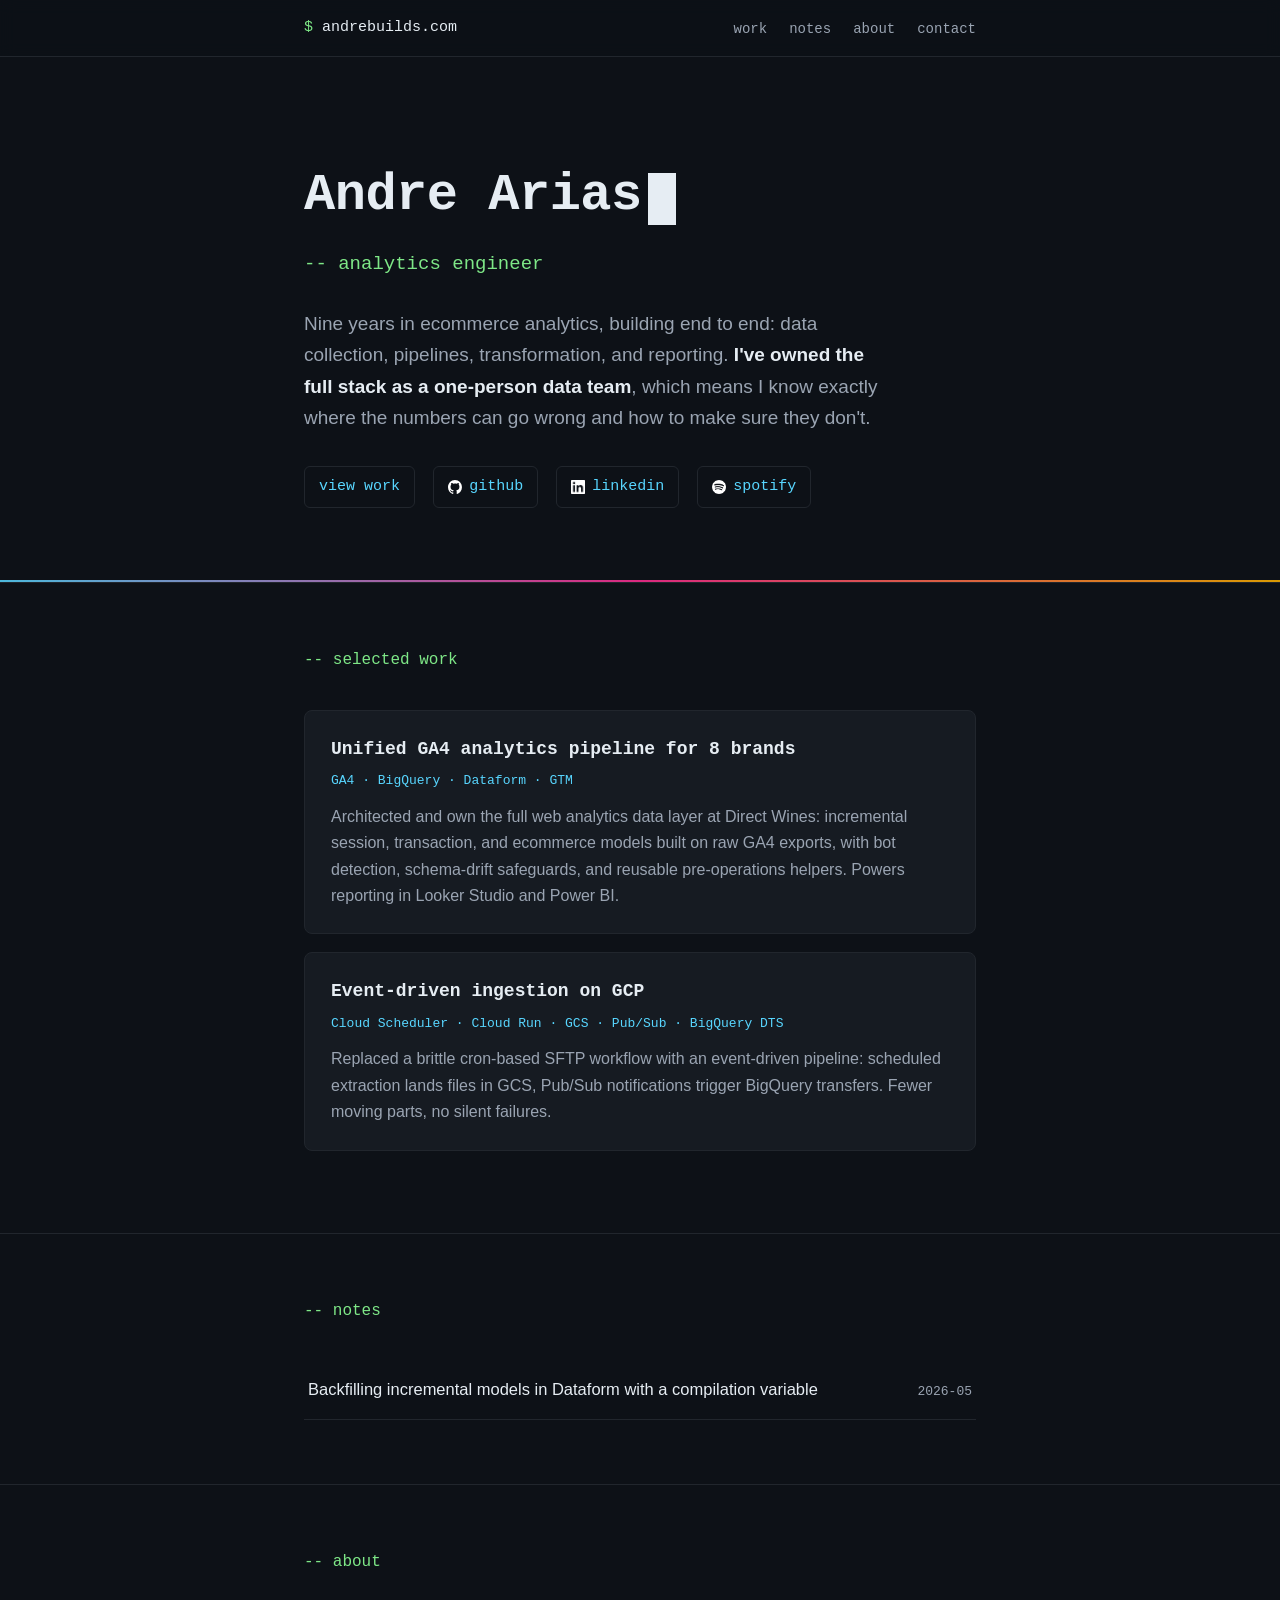
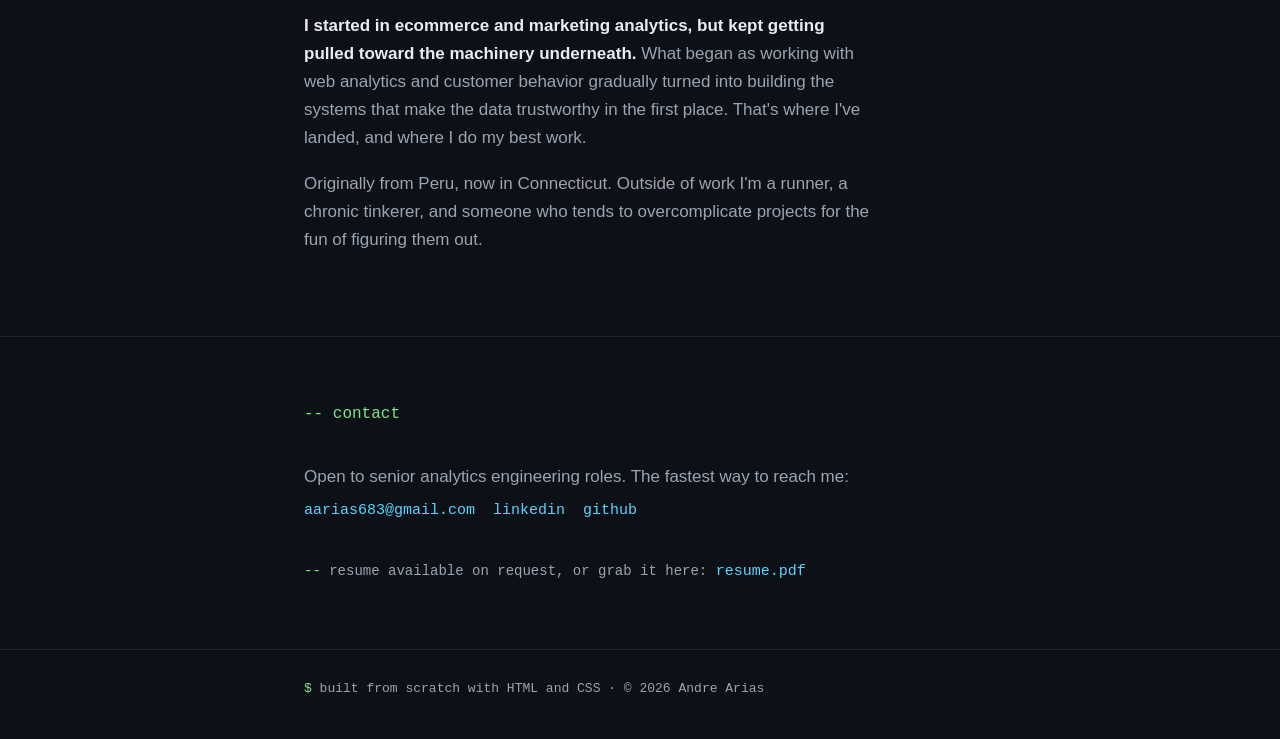
==== commit 8ebc8ca9: "make LinkedIn icon white to match other hero icons Co-Authored-By: Claude Sonnet 4.6 <noreply@anthro" ====
--- a/index.html
+++ b/index.html
@@ -164,6 +164,7 @@
   }
   .hero .links a:hover { border-color: var(--cyan); }
   .hero .links a img { height: 14px; width: auto; display: block; }
+  .hero .links a[href*="linkedin"] img { filter: brightness(0) invert(1); }
 
   /* ---------- sections ---------- */
   section { padding: 64px 0; border-top: 1px solid var(--border); }
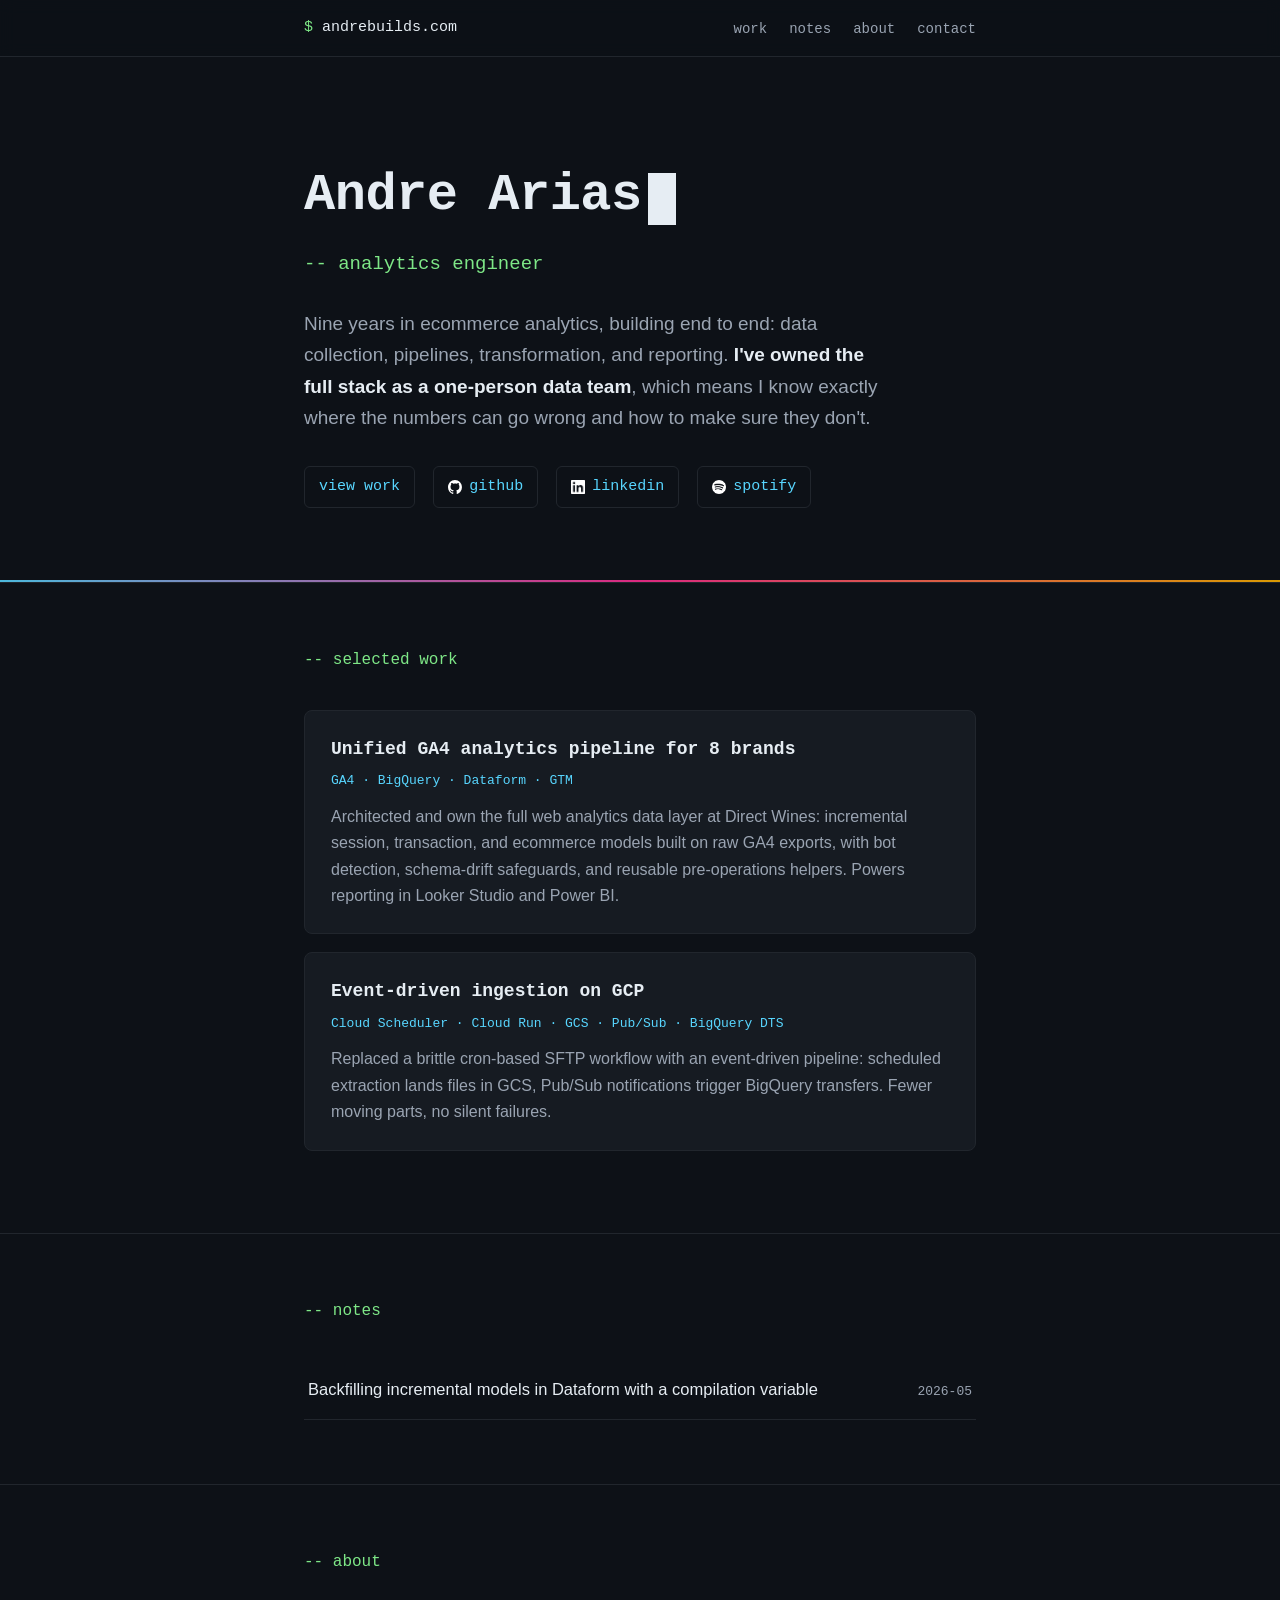
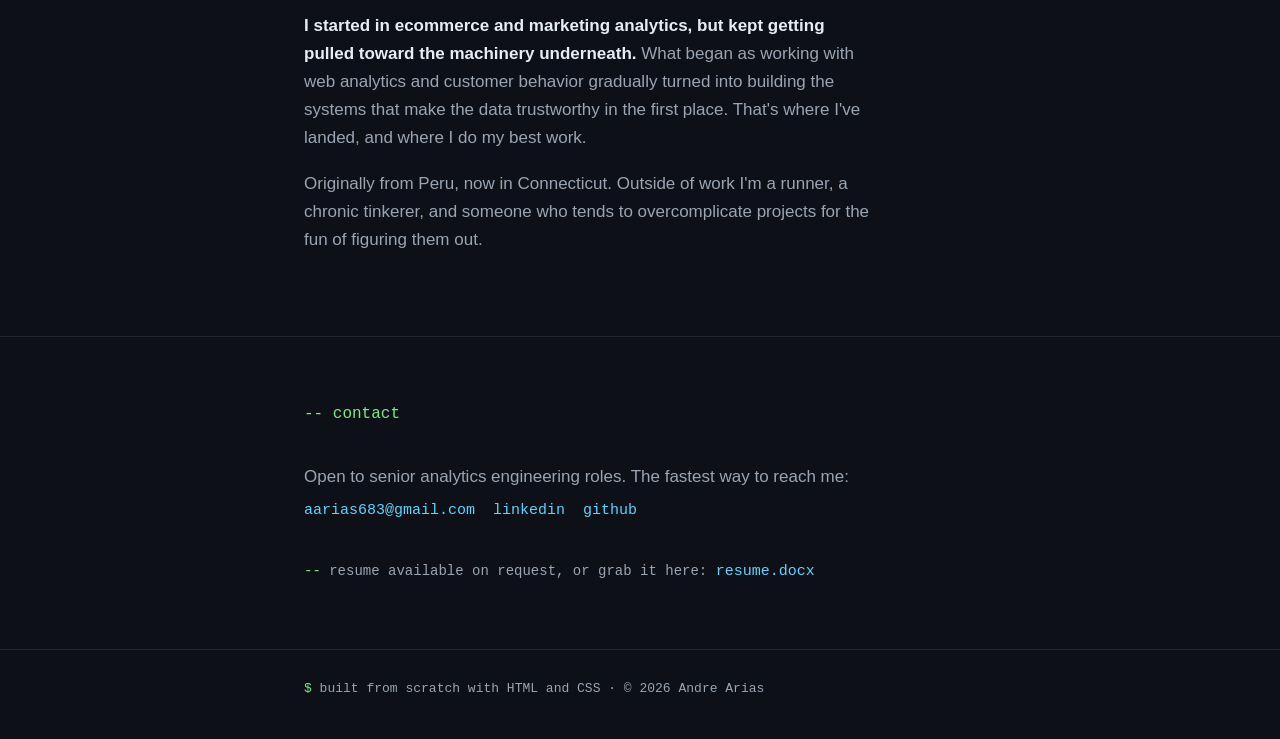
==== commit 45df4fed: "add resume download link Co-Authored-By: Claude Sonnet 4.6 <noreply@anthropic.com>" ====
--- a/index.html
+++ b/index.html
@@ -404,7 +404,7 @@
       <a href="https://www.linkedin.com/in/augustoarias/" target="_blank" rel="noopener">linkedin</a>
       <a href="https://github.com/andre683" target="_blank" rel="noopener">github</a>
     </div>
-    <p class="comment"><span>--</span> resume available on request, or grab it here: <a href="#">resume.pdf</a></p>
+    <p class="comment"><span>--</span> resume available on request, or grab it here: <a href="Andre_Arias_Analytics_Engineer_Master.docx">resume.docx</a></p>
   </div>
 </section>
 
